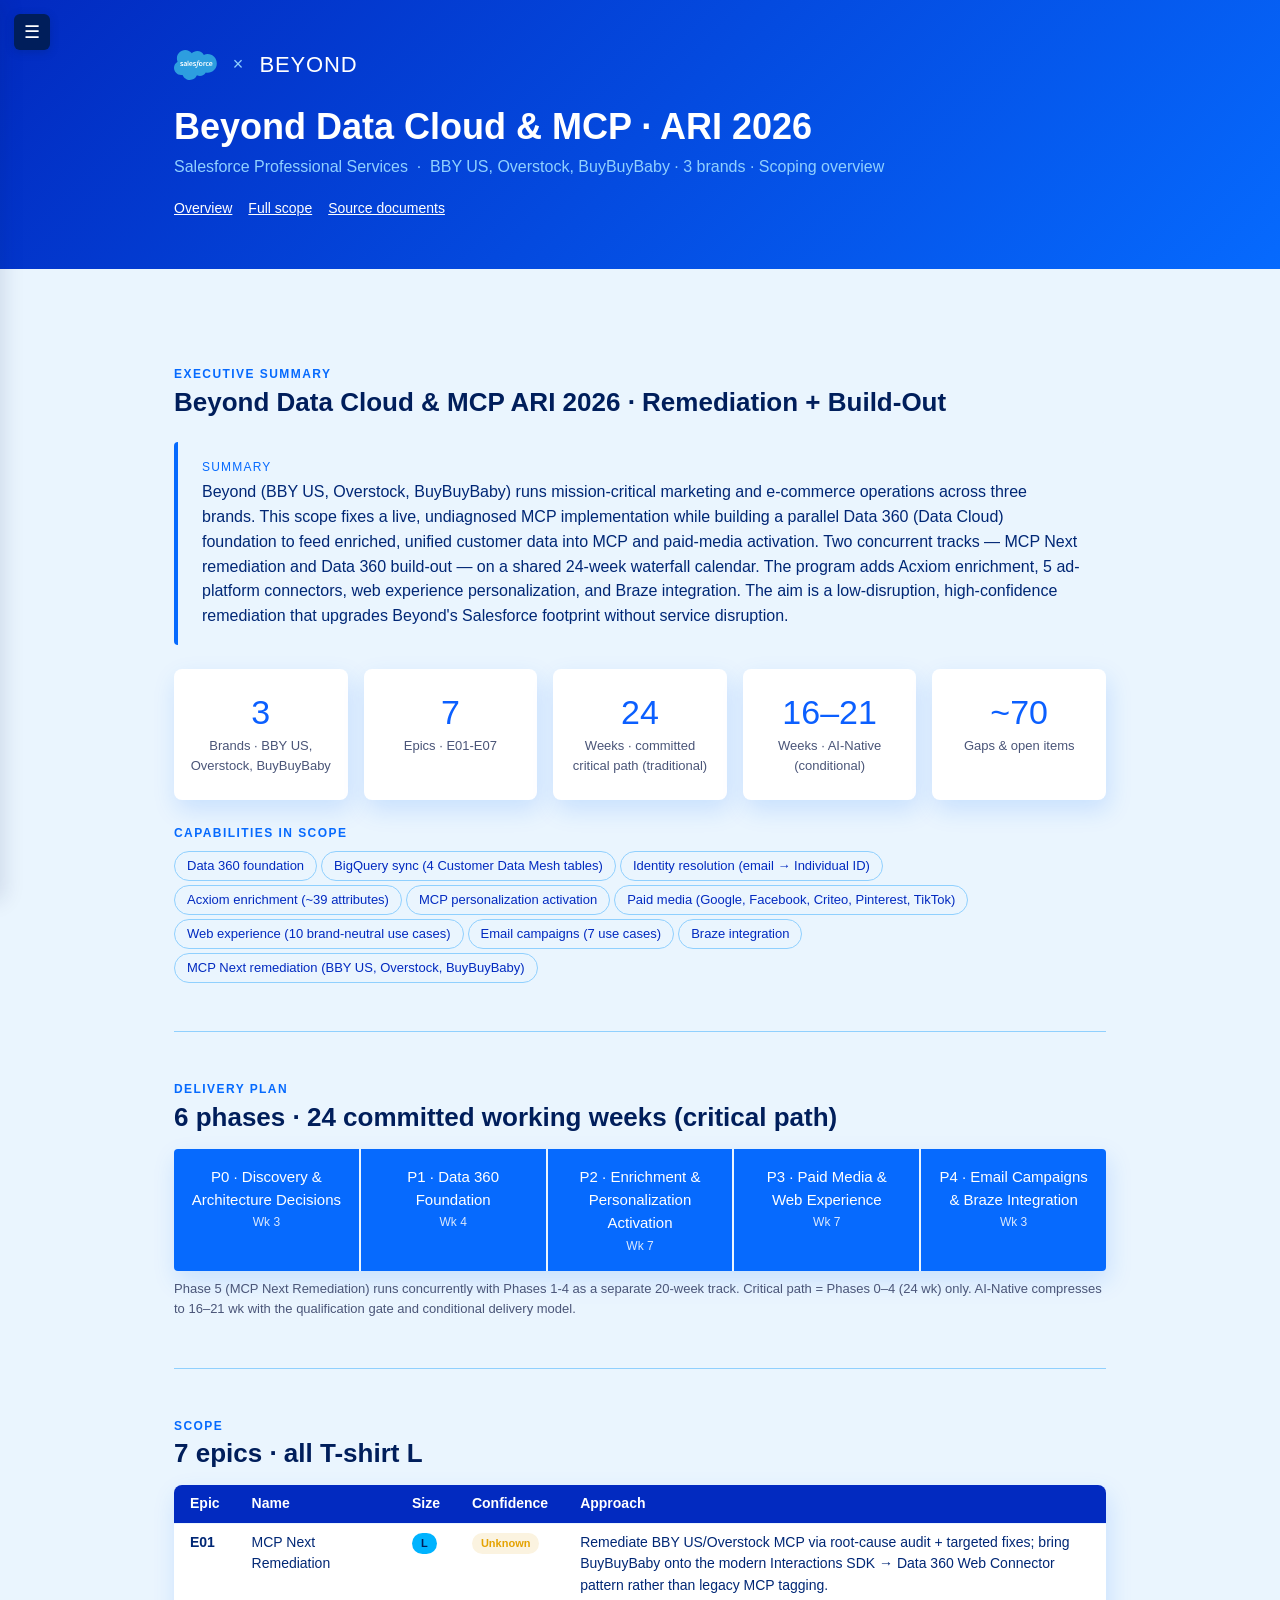
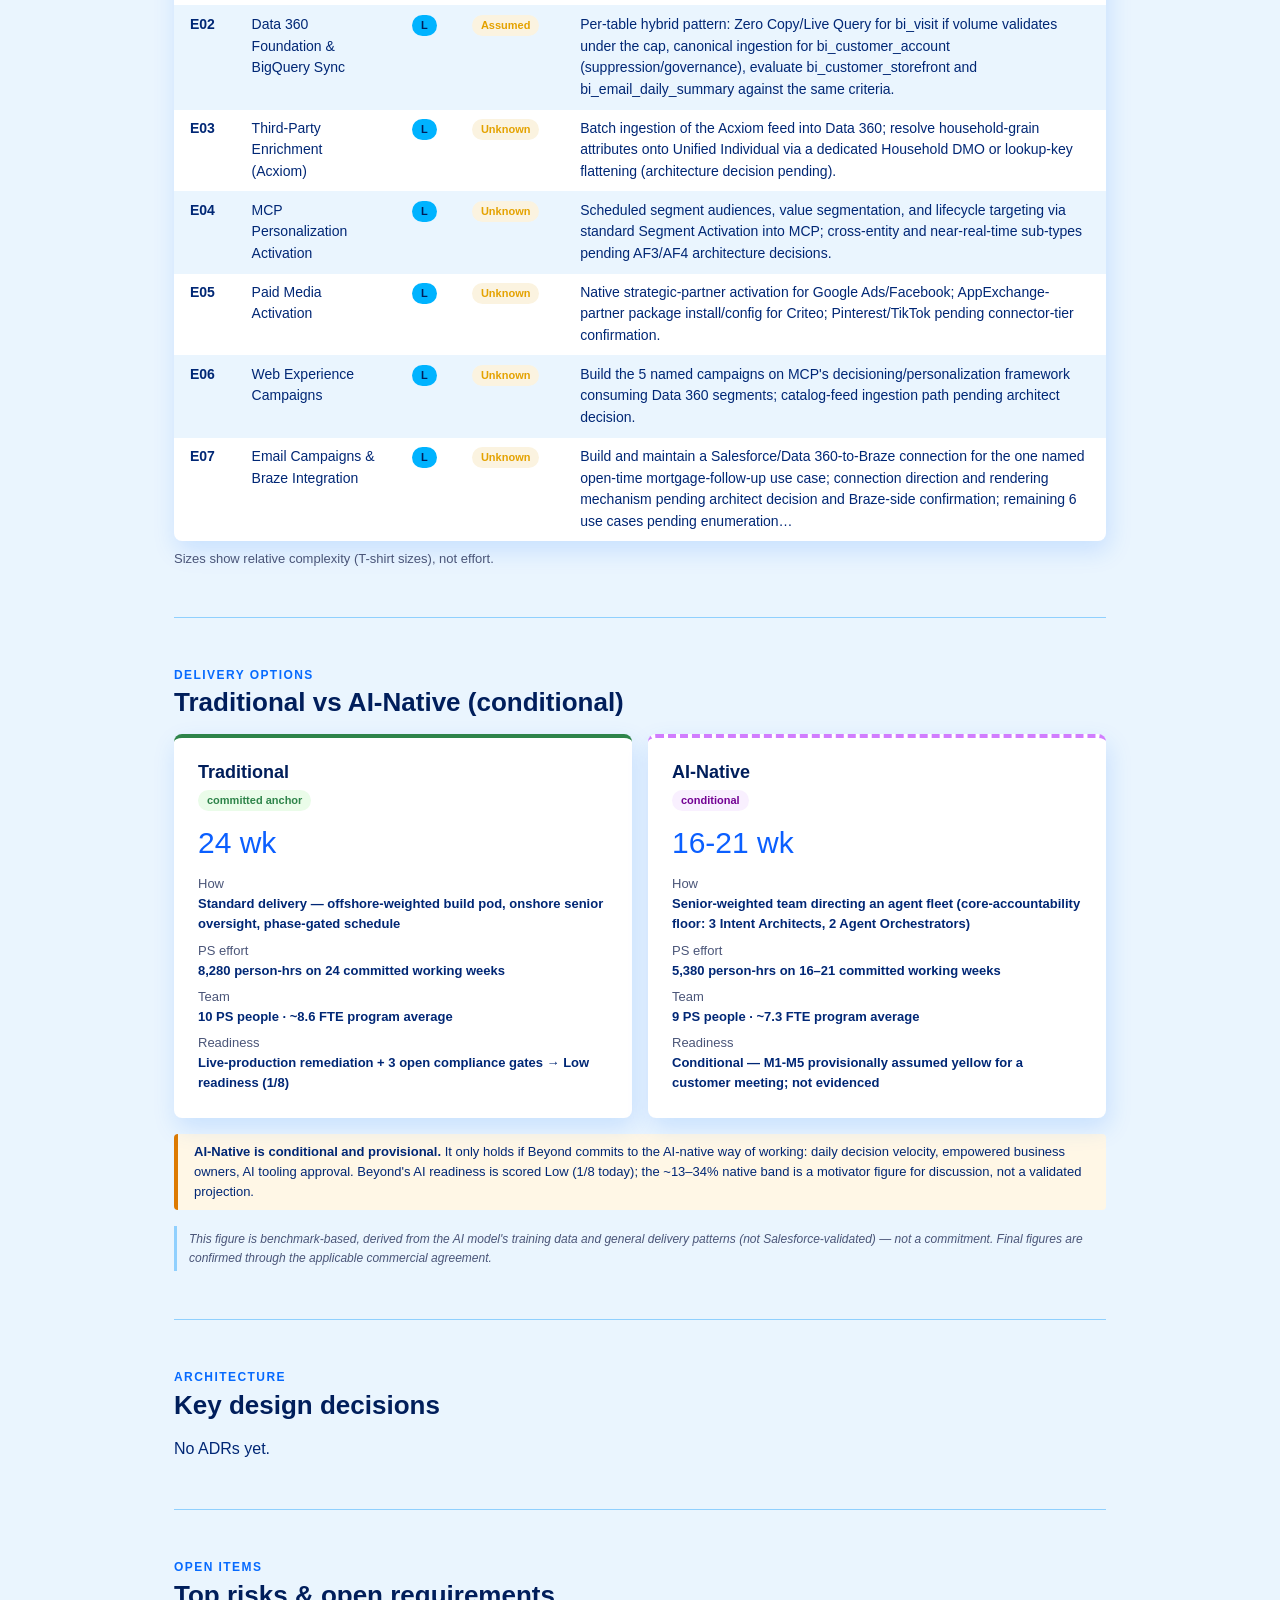
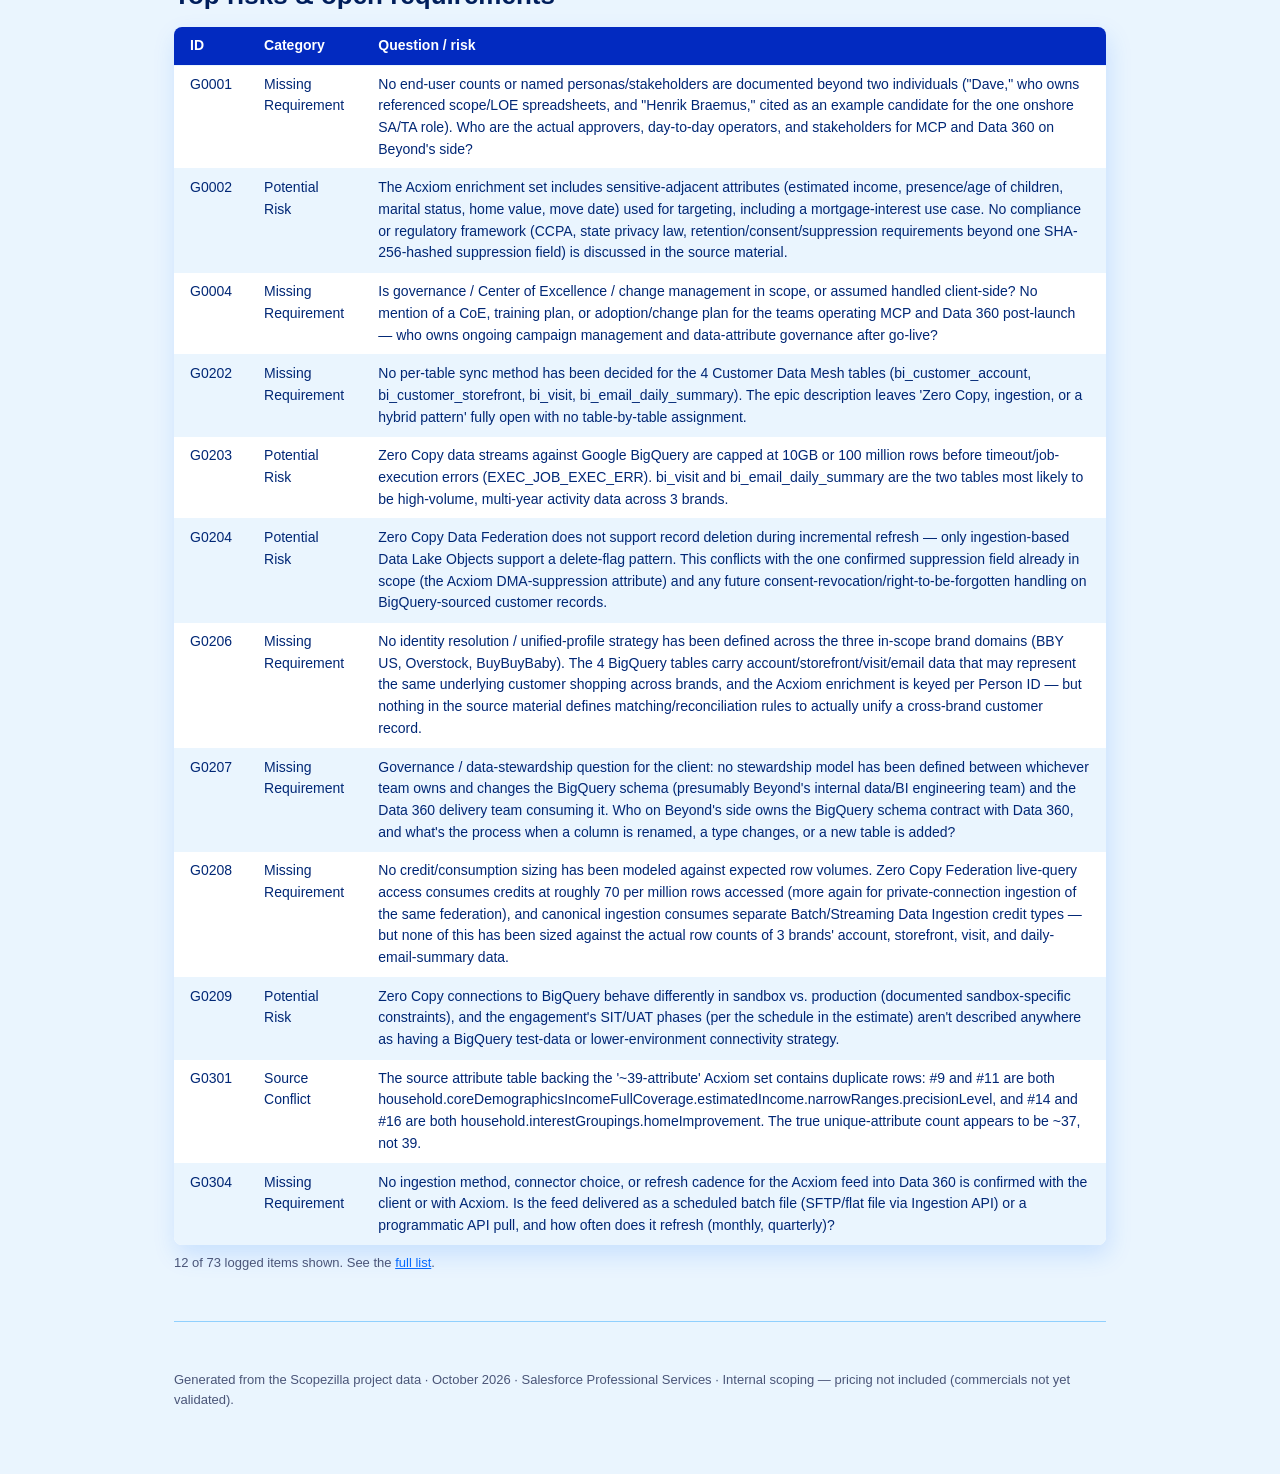
==== docs/index.html @ 44c0060e "Move to docs folder" ====
<!DOCTYPE html>
<html lang="en">
<head>
<meta charset="utf-8">
<meta name="viewport" content="width=device-width, initial-scale=1">
<title>Beyond Data Cloud &amp; MCP · ARI 2026</title>
<style>
  :root {
    --sf-navy:        #001E5B;
    --sf-type:        #002775;
    --sf-container:   #022AC0;
    --sf-blue:        #066AFE;
    --sf-cloud:       #00B3FF;
    --sf-cloud-80:    #90D0FE;
    --sf-bg:          #CFE9FE;
    --sf-light-bg:    #EAF5FE;
    --sf-text:        #002775;
    --sf-text-weak:   #4A5578;
    --ext-teal:       #06A59A;  --ext-teal-80: #04E1CB;  --ext-teal-95:   #DEF9F3;
    --ext-yellow:     #FCC003;  --ext-yellow-70: #E4A201; --ext-yellow-95: #FBF3E0;
    --ext-pink:       #FF538A;  --ext-pink-40: #B60554;  --ext-pink-95:   #FEF0F3;
    --ext-violet:     #D17DFE;  --ext-violet-30: #730394; --ext-violet-95: #F9F0FF;
    --sf-ok:      #2E844A;  --sf-ok-bg:      #EAFCE9;
    --sf-warn:    #DD7A01;  --sf-warn-bg:    #FFF7E6;
    --sf-bad:     #BA0517;  --sf-bad-bg:     #FDECEB;
    --sf-neutral: #94A3B3;  --sf-neutral-bg: #F3F6FA;
    --client-primary: #E45B10;
    --client-dark:    #B8480C;
    --font-heading: 'ITC Avant Garde Gothic Demi','Avant Garde','Century Gothic','Salesforce Sans','Source Sans 3',Arial,sans-serif;
    --font-body:    'Salesforce Sans','Source Sans 3','Helvetica Neue',Arial,sans-serif;
    --fs-title:54px; --fs-subtitle:36px; --fs-l1:30px; --fs-cat:26px;
    --fs-l2:24px; --fs-desc:22px; --fs-body:16px;
    --space-xs:4px; --space-sm:8px; --space-md:16px;
    --space-lg:24px; --space-xl:32px; --space-2xl:48px;
    --radius-sm:4px; --radius-md:8px; --radius-lg:16px;
    --shadow-brand:2.6px 9.7px 25px rgba(6,106,254,0.15);
  }
  *,*::before,*::after{box-sizing:border-box;margin:0;padding:0;}
  body{font-family:var(--font-body);color:var(--sf-text);background:var(--sf-light-bg);-webkit-font-smoothing:antialiased;line-height:1.55;}
  h1,h2,h3,.sz-stat-num{font-family:var(--font-heading);color:var(--sf-navy);line-height:1.15;}
  a{color:var(--sf-blue);}
  :focus-visible{outline:3px solid var(--sf-blue);outline-offset:2px;border-radius:2px;}
  @media(prefers-reduced-motion:reduce){*,*::before,*::after{animation:none!important;transition:none!important;scroll-behavior:auto!important;}}
  .sz-section{margin:var(--space-2xl) 0;}
  .sz-section-eyebrow{font-family:var(--font-heading);font-size:12px;font-weight:700;letter-spacing:.12em;text-transform:uppercase;color:var(--sf-blue);margin-bottom:var(--space-xs);}
  .sz-section-title{font-size:var(--fs-cat);margin-bottom:var(--space-md);}
  .sz-card{background:#fff;border-radius:var(--radius-md);padding:var(--space-lg);box-shadow:var(--shadow-brand);}
  .sz-card+.sz-card{margin-top:var(--space-md);}
  .sz-stats{display:grid;grid-template-columns:repeat(auto-fit,minmax(140px,1fr));gap:var(--space-md);}
  .sz-stat{background:#fff;border-radius:var(--radius-md);padding:var(--space-lg) var(--space-md);text-align:center;box-shadow:var(--shadow-brand);}
  .sz-stat-num{font-size:42px;color:var(--client-primary);}
  .sz-stat-lbl{font-size:13px;color:var(--sf-text-weak);margin-top:var(--space-xs);}
  .sz-table{width:100%;border-collapse:collapse;background:#fff;border-radius:var(--radius-md);overflow:hidden;box-shadow:var(--shadow-brand);}
  .sz-table th{background:var(--sf-container);color:#fff;font-family:var(--font-heading);text-align:left;padding:var(--space-sm) var(--space-md);font-size:14px;}
  .sz-table td{padding:var(--space-sm) var(--space-md);border-top:1px solid var(--sf-light-bg);font-size:14px;vertical-align:top;}
  .sz-table tbody tr:nth-child(even){background:var(--sf-light-bg);}
  .sz-tag{display:inline-block;font-size:11px;font-weight:700;padding:2px 9px;border-radius:999px;line-height:1.6;}
  .sz-tag--critical{background:var(--ext-pink-95);color:var(--ext-pink-40);}
  .sz-tag--high{background:var(--ext-yellow-95);color:var(--ext-yellow-70);}
  .sz-tag--medium{background:var(--ext-yellow-95);color:var(--ext-yellow-70);}
  .sz-tag--low{background:var(--ext-teal-95);color:var(--ext-teal);}
  .sz-tag--info{background:var(--sf-light-bg);color:var(--sf-blue);}
  .sz-tag--sz-s{background:var(--sf-light-bg);color:var(--sf-blue);}
  .sz-tag--sz-m{background:#DCEBFF;color:var(--sf-blue);}
  .sz-tag--sz-l{background:var(--sf-cloud);color:var(--sf-navy);}
  .sz-tag--sz-xl{background:var(--sf-container);color:#fff;}
  .sz-tag--ps{background:#F3F0FF;color:#5B21B6;}
  .sz-tag--wsi{background:#F0FDF4;color:#15803D;}
  .sz-tag--unknown{background:var(--sf-neutral-bg);color:var(--sf-neutral);}
  .sz-tag--assumed{background:var(--ext-yellow-95);color:var(--ext-yellow-70);}
  .sz-tldr{background:var(--sf-light-bg);border-left:4px solid var(--sf-blue);border-radius:var(--radius-sm);padding:var(--space-md) var(--space-lg);margin:var(--space-lg) 0;}
  .sz-tldr-label{font-family:var(--font-heading);font-size:12px;letter-spacing:.1em;text-transform:uppercase;color:var(--sf-blue);margin-bottom:var(--space-xs);}
  .sz-timeline{display:flex;gap:2px;border-radius:var(--radius-sm);overflow:hidden;box-shadow:var(--shadow-brand);}
  .sz-phase{flex:1;padding:var(--space-md);color:#fff;text-align:center;font-size:14px;}
  .sz-phase:nth-child(1){background:var(--sf-navy);}
  .sz-phase:nth-child(2){background:var(--sf-container);}
  .sz-phase:nth-child(3){background:var(--sf-blue);}
  .sz-phase-name{font-family:var(--font-heading);font-size:15px;}
  .sz-phase-wks{opacity:.85;font-size:12px;margin-top:2px;}
  .sz-phase-dates{opacity:.75;font-size:11px;margin-top:2px;}
  .sz-chips{display:flex;flex-wrap:wrap;gap:var(--space-xs);}
  .sz-chip{background:var(--sf-light-bg);color:var(--sf-container);border:1px solid var(--sf-cloud-80);border-radius:999px;padding:4px 12px;font-size:13px;}
  .sz-cta{display:inline-block;background:var(--sf-blue);color:#fff;font-family:var(--font-heading);text-decoration:none;padding:var(--space-sm) var(--space-lg);border-radius:999px;box-shadow:var(--shadow-brand);border:none;cursor:pointer;}
  .sz-panorama{position:relative;padding:var(--space-2xl) var(--space-xl);text-align:center;border-radius:var(--radius-lg);box-shadow:var(--shadow-brand);overflow:hidden;}
  .sz-panorama--navy{background:linear-gradient(135deg,var(--sf-navy),var(--sf-container));color:#fff;}
  .sz-panorama h2{color:inherit;font-size:var(--fs-l1);}
  .sz-panorama p{color:rgba(255,255,255,.8);margin-top:var(--space-sm);}
  .shot-btn{position:absolute;top:14px;right:16px;font-size:11px;font-weight:600;color:var(--sf-blue);background:#fff;border:1px solid var(--sf-cloud-80);border-radius:5px;padding:4px 9px;cursor:pointer;z-index:2;}
  .shot-btn:hover{background:var(--sf-light-bg);}
  [data-shot]{background:#fff;position:relative;}
  @media print{.shot-btn,.sz-export{display:none;}}
  .sz-wrap{max-width:980px;margin:0 auto;padding:var(--space-2xl) var(--space-lg);}
  .sz-hero{background:linear-gradient(135deg,var(--sf-container),var(--sf-blue));color:#fff;padding:var(--space-2xl) var(--space-lg);}
  .sz-hero h1{color:#fff;font-size:var(--fs-subtitle);max-width:700px;}
  .sz-hero p{color:var(--sf-cloud-80);margin-top:var(--space-sm);font-size:16px;}
  .sz-cobrand{display:flex;align-items:center;gap:var(--space-md);margin-bottom:var(--space-lg);}
  .sz-cobrand svg{height:30px;width:auto;}
  .sz-cobrand-x{color:var(--sf-cloud-80);font-size:18px;}
  .sz-sidebar{position:fixed;top:0;left:0;width:240px;height:100vh;background:#fff;border-right:1px solid var(--sf-cloud-80);overflow-y:auto;z-index:200;display:flex;flex-direction:column;padding-bottom:var(--space-lg);transform:translateX(-100%);transition:transform .22s ease;box-shadow:4px 0 20px rgba(0,30,91,.12);}
  .sz-sidebar.open{transform:translateX(0);}
  .sz-sidebar-header{padding:var(--space-md) var(--space-md) var(--space-sm);display:flex;align-items:center;justify-content:space-between;font-family:var(--font-heading);font-size:13px;font-weight:700;color:var(--sf-navy);border-bottom:1px solid var(--sf-cloud-80);letter-spacing:.04em;}
  .sz-sidebar-close{background:none;border:none;cursor:pointer;font-size:18px;color:var(--sf-text-weak);line-height:1;padding:0;}
  .sz-sidebar-close:hover{color:var(--sf-navy);}
  .sz-sidebar-group{padding:var(--space-sm) 0;border-bottom:1px solid var(--sf-light-bg);}
  .sz-sidebar-label{font-size:10px;font-weight:700;letter-spacing:.1em;text-transform:uppercase;color:var(--sf-text-weak);padding:var(--space-sm) var(--space-md) 4px;}
  .sz-sidebar-link{display:block;padding:6px var(--space-md);font-size:13px;text-decoration:none;color:var(--sf-container);border-left:3px solid transparent;line-height:1.3;}
  .sz-sidebar-link:hover{background:var(--sf-light-bg);color:var(--sf-navy);}
  .sz-sidebar-link.active{background:var(--sf-light-bg);border-left-color:var(--client-primary);color:var(--sf-navy);font-weight:600;}
  .sz-sidebar-footer{margin-top:auto;padding:var(--space-md);}
  .sz-sources-btn{display:block;text-align:center;font-size:12px;font-weight:700;padding:5px 14px;border-radius:4px;background:var(--sf-blue);color:#fff !important;text-decoration:none !important;letter-spacing:.02em;}
  .sz-sources-btn:hover{background:var(--sf-container);}
  .sz-sidebar-toggle{display:flex;position:fixed;top:14px;left:14px;z-index:300;background:var(--sf-navy);color:#fff;border:none;border-radius:6px;width:36px;height:36px;font-size:18px;cursor:pointer;align-items:center;justify-content:center;box-shadow:0 2px 8px rgba(0,30,91,.25);}
  .sz-overlay{display:none;position:fixed;inset:0;background:rgba(0,0,0,.35);z-index:199;}
  .sz-overlay.active{display:block;}
  .sz-export{text-align:center;margin:var(--space-2xl) 0 var(--space-lg);}
  html{scroll-behavior:smooth;}
  section{scroll-margin-top:16px;}
  .sz-grid-2{display:grid;grid-template-columns:1fr 1fr;gap:var(--space-md);}
  .sz-risk-row td:first-child{font-weight:600;}
  .sz-legend{display:flex;flex-wrap:wrap;gap:var(--space-sm);margin-top:var(--space-md);align-items:center;font-size:13px;color:var(--sf-text-weak);}
  .sz-divider{border:none;border-top:1px solid var(--sf-cloud-80);margin:var(--space-2xl) 0;}
  @media(max-width:720px){.sz-grid-2{grid-template-columns:1fr;}.sz-timeline{flex-direction:column;}.sz-stats{grid-template-columns:repeat(2,1fr);}}
</style>

<style>
  :root{--client-primary:#0B5FFF;}
  .sz-stats{grid-template-columns:repeat(auto-fit,minmax(130px,1fr));}
  .sz-stat-num{white-space:nowrap;font-size:34px;}
  .sz-tag--confirmed{background:var(--sf-ok-bg);color:var(--sf-ok);}
  .sz-tag--conditional{background:var(--ext-violet-95);color:var(--ext-violet-30);}
  .sz-tag--anchor{background:var(--sf-ok-bg);color:var(--sf-ok);}
  .sz-note{font-size:13px;color:var(--sf-text-weak);margin:var(--space-sm) 0 var(--space-md);}
  .sz-disclaimer{font-size:12px;font-style:italic;color:var(--sf-text-weak);border-left:3px solid var(--sf-cloud-80);padding:4px 12px;margin:var(--space-md) 0;}
  .sz-banner{background:var(--sf-warn-bg);border-left:4px solid var(--sf-warn);padding:var(--space-sm) var(--space-md);border-radius:var(--radius-sm);font-size:13px;margin:var(--space-md) 0;}
  .sz-lanes{display:grid;grid-template-columns:repeat(2,1fr);gap:var(--space-md);}
  .sz-lane{background:#fff;border-radius:var(--radius-md);padding:var(--space-lg);box-shadow:var(--shadow-brand);border-top:4px solid var(--sf-neutral);}
  .sz-lane--anchor{border-top-color:var(--sf-ok);}
  .sz-lane--cond{border-top-color:var(--ext-violet);border-style:dashed;border-width:4px 0 0 0;}
  .sz-lane h3{font-size:18px;margin-bottom:4px;}
  .sz-lane .big{font-family:var(--font-heading);font-size:30px;color:var(--client-primary);margin:var(--space-sm) 0 0;}
  .sz-lane dl{font-size:13px;margin-top:var(--space-sm);}
  .sz-lane dt{color:var(--sf-text-weak);margin-top:6px;}
  .sz-lane dd{font-weight:600;}
  .num{text-align:right;white-space:nowrap;}
  tr.sz-total td{font-weight:700;background:#DCEBFF!important;}
  .g-wrap{background:#fff;border-radius:var(--radius-md);box-shadow:var(--shadow-brand);padding:var(--space-md);overflow-x:auto;}
  .g-row{display:flex;align-items:center;min-height:28px;}
  .g-lbl{flex:0 0 300px;font-size:12px;padding-right:8px;white-space:nowrap;overflow:hidden;text-overflow:ellipsis;}
  .g-track{position:relative;flex:1;height:22px;min-width:520px;background:repeating-linear-gradient(90deg,transparent 0,transparent calc(100%/var(--cols,24) - 1px),var(--sf-light-bg) calc(100%/var(--cols,24) - 1px),var(--sf-light-bg) calc(100%/var(--cols,24)));}
  .g-ticks{background:none;height:18px;}
  .g-ticks span{position:absolute;transform:translateX(-50%);font-size:10px;color:var(--sf-text-weak);}
  .g-bar{position:absolute;top:3px;height:16px;border-radius:3px;background:var(--sf-blue);color:#fff;font-size:10px;line-height:16px;text-align:center;overflow:hidden;}
  .g-bar--care{background:var(--sf-text-weak);}
  .g-body{position:relative;}
  .sz-filter button{font-size:12px;border:1px solid var(--sf-cloud-80);background:#fff;color:var(--sf-container);border-radius:999px;padding:3px 10px;margin:0 4px 6px 0;cursor:pointer;}
  .sz-filter button.on{background:var(--sf-container);color:#fff;}
  .sz-doc h1{font-size:26px;margin:var(--space-lg) 0 var(--space-sm);}
  .sz-doc h2{font-size:20px;margin:var(--space-lg) 0 var(--space-sm);}
  .sz-doc h3{font-size:16px;margin:var(--space-md) 0 var(--space-xs);}
  .sz-doc p,.sz-doc li{font-size:14px;margin-bottom:6px;}
  .sz-doc ul,.sz-doc ol{padding-left:22px;margin-bottom:var(--space-sm);}
  .sz-doc table{width:100%;border-collapse:collapse;margin:var(--space-sm) 0 var(--space-md);font-size:13px;background:#fff;}
  .sz-doc th{background:var(--sf-container);color:#fff;text-align:left;padding:6px 10px;}
  .sz-doc td{padding:6px 10px;border-top:1px solid var(--sf-light-bg);vertical-align:top;}
  .sz-doc blockquote{border-left:3px solid var(--sf-cloud-80);padding:4px 12px;color:var(--sf-text-weak);margin:var(--space-sm) 0;}
  .sz-doc code{font-size:12px;background:var(--sf-light-bg);padding:1px 4px;border-radius:3px;}
  .sz-topnav a{color:#fff;margin-right:var(--space-md);font-size:14px;}
  @media(max-width:860px){.sz-lanes{grid-template-columns:1fr;}}
</style>
</head>
<body>
<header class="sz-hero">
  <div class="sz-wrap" style="padding-top:0;padding-bottom:0;">
    <div class="sz-cobrand"><svg role="img" aria-label="Salesforce" xmlns="http://www.w3.org/2000/svg" viewBox="0 0 205.735 144"><g><path fill-rule="nonzero" fill="rgb(17.7%,62%,87.5%)" d="M85.5 15.8C92.1 8.9 101.4 4.6 111.6 4.6c13.6 0 25.4 7.6 31.7 18.8 5.5-2.4 11.6-3.8 17.9-3.8 24.5 0 44.3 20 44.3 44.7s-19.8 44.7-44.3 44.7c-3 0-5.9-.3-8.7-.9-5.5 9.9-16.1 16.6-28.2 16.6-5.1 0-9.9-1.2-14.2-3.3C104.4 134.6 91.3 143.9 76 143.9c-15.3 0-29.5-10.1-34.7-24.2-2.3.5-4.6.7-7 .7C15.4 120.5 0 105 0 85.8c0-12.8 6.9-24 17.1-30-2.1-4.9-3.2-10.2-3.2-15.9C13.9 17.9 31.7.1 53.8.1c12.9 0 24.4 6.1 31.7 15.7"/></g><path fill="#fff" d="M29.8 74.7c-.1.3.1.4.1.4.4.3.8.5 1.2.7 2.1 1.1 4.1 1.4 6.1 1.4 4.2 0 6.8-2.2 6.8-5.8v-.1c0-3.3-2.9-4.6-5.7-5.4l-.4-.1c-2.1-.7-3.9-1.3-3.9-2.6v-.1c0-1.2 1.1-2.1 2.7-2.1 1.8 0 4 .6 5.4 1.4 0 0 .4.3.5-.1.1-.2.8-2.1.8-2.3.1-.2 0-.4-.1-.5-1.6-1-3.8-1.6-6-1.6h-.4c-3.9 0-6.5 2.3-6.5 5.7v.1c0 3.5 3 4.6 5.8 5.4l.4.1c2 .6 3.8 1.1 3.8 2.6v.1c0 1.3-1.1 2.3-2.9 2.3-.7 0-3-.1-5.4-1.6-.3-.2-.5-.3-.7-.4-.1-.1-.4-.2-.5.2l-.8 2.3zM91.5 74.7c-.1.3.1.4.1.4.4.3.8.5 1.2.7 2.1 1.1 4.1 1.4 6.1 1.4 4.2 0 6.8-2.2 6.8-5.8v-.1c0-3.3-2.9-4.6-5.7-5.4l-.4-.1c-2.1-.7-3.9-1.3-3.9-2.6v-.1c0-1.2 1.1-2.1 2.7-2.1 1.8 0 4 .6 5.4 1.4 0 0 .4.3.5-.1.1-.2.8-2.1.8-2.3.1-.2 0-.4-.1-.5-1.6-1-3.8-1.6-6-1.6h-.4c-3.9 0-6.5 2.3-6.5 5.7v.1c0 3.5 3 4.6 5.8 5.4l.4.1c2 .6 3.8 1.1 3.8 2.6v.1c0 1.3-1.1 2.3-2.9 2.3-.7 0-3-.1-5.4-1.6-.3-.2-.5-.3-.7-.4-.1-.1-.4-.2-.5.2l-.8 2.3zM133.6 67.6c0 2-.4 3.6-1.1 4.8-.7 1.1-1.9 1.7-3.5 1.7s-2.7-.5-3.4-1.7c-.7-1.1-1.1-2.8-1.1-4.8s.4-3.6 1.1-4.8c.7-1.1 1.9-1.7 3.4-1.7s1.7.5 2.5 1.7c.7 1.1 1.1 2.8 1.1 4.8m3.5-3.8c-.3-1.2-.9-2.2-1.6-3.1-.7-.9-1.6-1.6-2.7-2.1-1.1-.5-2.3-.8-3.7-.8s-2.7.3-3.8.8c-1.1.5-2 1.2-2.7 2.1-.7.9-1.2 1.9-1.6 3.1-.3 1.2-.5 2.4-.5 3.8s.2 2.6.5 3.8c.3 1.2.9 2.2 1.6 3.1.7.9 1.6 1.6 2.7 2.1 1.1.5 2.3.8 3.8.8s2.7-.3 3.7-.8c1.1-.5 2-1.2 2.7-2.1.7-.9 1.2-1.9 1.6-3.1.3-1.2.5-2.4.5-3.8s-.2-2.6-.5-3.8M166 73.5c-.1-.3-.5-.2-.5-.2-.5.2-1.1.4-1.6.5-.6.1-1.2.1-1.9.1-1.7 0-3.1-.5-4.1-1.5-1-.9-1.5-2.6-1.5-4.8 0-2 .5-3.5 1.4-4.6.9-1.1 2.2-1.7 3.9-1.7 1.4 0 2.5.2 3.7.6 0 0 .3.1.4-.3.3-.9.5-1.5.8-2.4.1-.3-.1-.4-.2-.4-.5-.2-1.5-.5-2.4-.6-.8-.1-1.6-.2-2.6-.2-1.5 0-2.8.2-3.9.7-1.1.5-2.1 1.2-2.8 2-.8.9-1.3 1.9-1.7 3.1-.4 1.2-.6 2.4-.6 3.8 0 2.9.8 5.3 2.3 7 1.6 1.7 3.9 2.6 7 2.6 1.8 0 3.6-.4 4.9-.9 0 0 .3-.1.2-.4L166 73.5zM172.2 65.7c.2-1.1.5-2.1 1-2.8.7-1.1 1.8-1.7 3.3-1.7s2.3.6 3.1 1.7c.5.7.7 1.7.8 2.8h-8.2zm11.8-2.5c-.3-1.1-1-2.3-1.5-2.8-.8-.8-1.5-1.4-2.3-1.7-.9-.4-2.1-.7-3.3-.7-1.5 0-2.8.3-3.9.8-1.1.5-2 1.2-2.7 2.1-.7.8-1.2 1.9-1.6 3.1-.3 1.2-.5 2.4-.5 3.8s.2 2.6.5 3.8c.4 1.2.9 2.2 1.7 3 .8.9 1.8 1.5 3 2 1.2.4 2.6.7 4.3.7 3.4 0 5.3-.8 6-.2.1-.1.2-.2.1-.5l-.8-2.2c-.1-.3-.4-.2-.4-.2-.9.3-2.1.9-4.9.9-1.8 0-3.2-.5-4.1-1.5-.9-.8-1.3-2.1-1.4-3.9H184s.3 0 .3-.3c.1-.1.5-2.4-.3-5.1z"/><path fill="#fff" d="M76.8 65.7c.2-1.1.5-2.1 1-2.8.7-1.1 1.8-1.7 3.3-1.7s2.3.6 3.1 1.7c.5.7.7 1.7.8 2.8h-8.2zm11.8-2.5c-.3-1.1-1-2.3-1.5-2.8-.8-.8-1.5-1.4-2.3-1.7-1-.4-2.1-.7-3.3-.7-1.5 0-2.8.3-3.9.8-1.1.5-2 1.2-2.7 2.1-.7.8-1.2 1.9-1.6 3.1-.3 1.2-.5 2.4-.5 3.8s.2 2.6.5 3.8c.4 1.2 1 2.2 1.7 3 .8.9 1.7 1.5 2.9 2 1.2.4 2.6.7 4.3.7 3.4 0 5.2-.8 6-.2.1-.1.2-.2.1-.5l-.8-2.2c-.1-.3-.4-.2-.4-.2-.9.3-2.1.9-4.9.9-1.8 0-3.2-.5-4.1-1.5-.9-.8-1.3-2.1-1.4-3.9h11.9s.3 0 .3-.3c.1-.1.5-2.4-.3-5.1z"/><path fill="#fff" d="M51 73.4c-.5-.4-.5-.5-.6-.7-.2-.4-.3-.9-.3-1.6 0-1 .3-1.8 1.1-2.3 0 0 1-.9 3.4-.9 1.7 0 3.3.3 3.3.3v5.4s-1.5.3-3.2.4c-2.4.1-3.5-.6-3.5-.6zm4.8-8.3c-.5 0-1.1-.1-1.9-.1-.9 0-1.9.1-2.8.4-.9.2-1.7.6-2.4 1.1-.7.5-1.3 1.2-1.7 2-.4.8-.6 1.7-.6 2.8s.2 2 .5 2.7c.4.8.9 1.4 1.6 1.9.7.5 1.5.8 2.4 1 1 .2 2 .3 3.2.3 1.2 0 2.4-.1 3.6-.3 1.2-.2 2.6-.5 2.9-.6.4-.1.8-.2.8-.2.3-.1.3-.4.3-.4V64.8c0-2.4-.7-4.1-1.9-5.2-1.3-1.1-3.1-1.6-5.5-1.6-.9 0-2.3.1-3.1.3 0 0-2.6.5-3.7 1.3 0 0-.2.1-.1.5l.8 2.3c.1.3.4.2.4.2s.1 0 .2-.1c2.3-1.2 5.2-1.2 5.2-1.2 1.3 0 2.3.3 2.9.8.6.5 1 1.2 1 2.8v.5c-1-.2-1.9-.2-1.9-.2z"/><path fill="#fff" d="M151.8 58.9c.1-.3-.1-.4-.1-.4-.2-.1-1.2-.3-2-.4-1.5-.1-2.3.1-3.1.5-.7.3-1.6.9-2 1.5V58.7c0-.2-.2-.4-.4-.4h-3v17.8c0 .2.2.4.4.4h3.2c.2 0 .4-.2.4-.4V67.6c0-1.2.1-2.4.4-3.1.2-.7.6-1.3 1-1.7.4-.4.9-.7 1.4-.9.5-.2 1.1-.2 1.5-.2.6 0 1.3.2 1.3.2.2 0 .4-.1.5-.4l1.5-3.6zM122.5 50.7c-.4-.1-.7-.2-1.2-.3-.5-.1-1-.1-1.6-.1-2.1 0-3.9.6-5 1.8-1.2 1.2-2 3-2.4 5.4l-.1.8h-2.7c0 0-.3 0-.4.4l-.4 2.5c0 .2.1.4.4.4h2.6L109 76.4c-.2 1.2-.5 2.2-.7 2.9-.3.8-.5 1.3-.8 1.7-.3.4-.6.7-1 .8-.4.1-.9.2-1.4.2-.3 0-.6 0-.9-.1-.3-.1-.4-.1-.6-.2 0 0-.3-.1-.4.2l-.9 2.4c-.1.2 0 .4.1.5.4.1.6.2 1.1.3.6.2 1.2.2 1.7.2 1.1 0 2.1-.2 2.9-.5.8-.3 1.6-.8 2.2-1.6.7-.8 1.1-1.5 1.5-2.6.4-1 .7-2.4 1-4l2.7-15.1h3.9c0 0 .3 0 .4-.4l.4-2.5c0-.2-.1-.4-.4-.4h-3.8c0-.1.2-1.4.6-2.7.2-.5.5-1 .8-1.3.3-.3.6-.5 1-.6.4-.1.8-.2 1.3-.2.4 0 .7.1 1 .1.4.1.5.1.6.1.4.1.5 0 .5-.2l.9-2.5c.1-.3-.1-.4-.2-.5z"/><path fill="#fff" d="M69.3 76.5c0 .2-.2.4-.4.4h-3.2c-.2 0-.4-.2-.4-.4V51h3.6c.2 0 .4.2.4.4v25.1z"/></svg><span class="sz-cobrand-x">×</span>
      <span style="font-family:var(--font-heading);font-size:22px;color:#fff;letter-spacing:0.04em;">BEYOND</span></div>
    <h1>Beyond Data Cloud &amp; MCP · ARI 2026</h1>
    <p>Salesforce Professional Services &nbsp;·&nbsp; BBY US, Overstock, BuyBuyBaby · 3 brands · Scoping overview</p>
    <p class="sz-topnav" style="margin-top:var(--space-md);"><a href="index.html">Overview</a><a href="scope.html">Full scope</a><a href="docs.html">Source documents</a></p>
  </div>
</header>
<button class="sz-sidebar-toggle" aria-label="Open navigation" onclick="document.querySelector('.sz-sidebar').classList.add('open');document.getElementById('sz-overlay').classList.add('active');">&#9776;</button>
<div class="sz-overlay" id="sz-overlay" onclick="document.querySelector('.sz-sidebar').classList.remove('open');document.getElementById('sz-overlay').classList.remove('active');"></div>
<nav class="sz-sidebar" aria-label="Section navigation">
  <div class="sz-sidebar-header"><span>Beyond Data Cloud &amp; MCP</span>
    <button class="sz-sidebar-close" aria-label="Close navigation" onclick="document.querySelector('.sz-sidebar').classList.remove('open');document.getElementById('sz-overlay').classList.remove('active');">&#215;</button></div>
  <div class="sz-sidebar-group"><div class="sz-sidebar-label">Overview</div><a href="#overview" class="sz-sidebar-link">Executive Summary</a><a href="#phases" class="sz-sidebar-link">Delivery Plan</a><a href="#epics" class="sz-sidebar-link">Epics</a><a href="#lanes" class="sz-sidebar-link">Delivery Options</a><a href="#architecture" class="sz-sidebar-link">Design Decisions</a><a href="#open-items" class="sz-sidebar-link">Open Items</a></div><div class="sz-sidebar-group"><div class="sz-sidebar-label">More</div><a href="scope.html" class="sz-sidebar-link">Full scope →</a><a href="docs.html" class="sz-sidebar-link">Source documents →</a></div>
</nav>
<main class="sz-wrap">
<section id="overview" class="sz-section"><div class="sz-section-eyebrow">Executive Summary</div><h2 class="sz-section-title">Beyond Data Cloud &amp; MCP ARI 2026 · Remediation + Build-Out</h2><div class="sz-tldr"><div class="sz-tldr-label">Summary</div><p>Beyond (BBY US, Overstock, BuyBuyBaby) runs mission-critical marketing and e-commerce operations across three brands. This scope fixes a live, undiagnosed MCP implementation while building a parallel Data 360 (Data Cloud) foundation to feed enriched, unified customer data into MCP and paid-media activation. Two concurrent tracks — MCP Next remediation and Data 360 build-out — on a shared 24-week waterfall calendar. The program adds Acxiom enrichment, 5 ad-platform connectors, web experience personalization, and Braze integration. The aim is a low-disruption, high-confidence remediation that upgrades Beyond's Salesforce footprint without service disruption.</p></div><div class="sz-stats"><div class="sz-stat"><div class="sz-stat-num">3</div><div class="sz-stat-lbl">Brands · BBY US, Overstock, BuyBuyBaby</div></div><div class="sz-stat"><div class="sz-stat-num">7</div><div class="sz-stat-lbl">Epics · E01-E07</div></div><div class="sz-stat"><div class="sz-stat-num">24</div><div class="sz-stat-lbl">Weeks · committed critical path (traditional)</div></div><div class="sz-stat"><div class="sz-stat-num">16–21</div><div class="sz-stat-lbl">Weeks · AI-Native (conditional)</div></div><div class="sz-stat"><div class="sz-stat-num">~70</div><div class="sz-stat-lbl">Gaps &amp; open items</div></div></div><div style="margin-top:var(--space-lg);"><div class="sz-section-eyebrow" style="margin-bottom:var(--space-sm);">Capabilities in scope</div><div class="sz-chips"><span class="sz-chip">Data 360 foundation</span><span class="sz-chip">BigQuery sync (4 Customer Data Mesh tables)</span><span class="sz-chip">Identity resolution (email → Individual ID)</span><span class="sz-chip">Acxiom enrichment (~39 attributes)</span><span class="sz-chip">MCP personalization activation</span><span class="sz-chip">Paid media (Google, Facebook, Criteo, Pinterest, TikTok)</span><span class="sz-chip">Web experience (10 brand-neutral use cases)</span><span class="sz-chip">Email campaigns (7 use cases)</span><span class="sz-chip">Braze integration</span><span class="sz-chip">MCP Next remediation (BBY US, Overstock, BuyBuyBaby)</span></div></div></section><hr class="sz-divider"><section id="phases" class="sz-section"><div class="sz-section-eyebrow">Delivery Plan</div><h2 class="sz-section-title">6 phases · 24 committed working weeks (critical path)</h2><div class="sz-timeline"><div class="sz-phase" style="background:var(--sf-blue);"><div class="sz-phase-name">P0 · Discovery &amp; Architecture Decisions</div><div class="sz-phase-wks">Wk 3</div></div><div class="sz-phase" style="background:var(--sf-blue);"><div class="sz-phase-name">P1 · Data 360 Foundation</div><div class="sz-phase-wks">Wk 4</div></div><div class="sz-phase" style="background:var(--sf-blue);"><div class="sz-phase-name">P2 · Enrichment &amp; Personalization Activation</div><div class="sz-phase-wks">Wk 7</div></div><div class="sz-phase" style="background:var(--sf-blue);"><div class="sz-phase-name">P3 · Paid Media &amp; Web Experience</div><div class="sz-phase-wks">Wk 7</div></div><div class="sz-phase" style="background:var(--sf-blue);"><div class="sz-phase-name">P4 · Email Campaigns &amp; Braze Integration</div><div class="sz-phase-wks">Wk 3</div></div></div><p class="sz-note">Phase 5 (MCP Next Remediation) runs concurrently with Phases 1-4 as a separate 20-week track. Critical path = Phases 0–4 (24 wk) only. AI-Native compresses to 16–21 wk with the qualification gate and conditional delivery model.</p></section><hr class="sz-divider"><section id="epics" class="sz-section"><div class="sz-section-eyebrow">Scope</div><h2 class="sz-section-title">7 epics · all T-shirt L</h2><table class="sz-table"><thead><tr><th>Epic</th><th>Name</th><th>Size</th><th>Confidence</th><th>Approach</th></tr></thead><tbody><tr><td><b>E01</b></td><td>MCP Next Remediation</td><td><span class="sz-tag sz-tag--sz-l">L</span></td><td><span class="sz-tag sz-tag--assumed">Unknown</span></td><td>Remediate BBY US/Overstock MCP via root-cause audit + targeted fixes; bring BuyBuyBaby onto the modern Interactions SDK → Data 360 Web Connector pattern rather than legacy MCP tagging.</td></tr><tr><td><b>E02</b></td><td>Data 360 Foundation &amp; BigQuery Sync</td><td><span class="sz-tag sz-tag--sz-l">L</span></td><td><span class="sz-tag sz-tag--assumed">Assumed</span></td><td>Per-table hybrid pattern: Zero Copy/Live Query for bi_visit if volume validates under the cap, canonical ingestion for bi_customer_account (suppression/governance), evaluate bi_customer_storefront and bi_email_daily_summary against the same criteria.</td></tr><tr><td><b>E03</b></td><td>Third-Party Enrichment (Acxiom)</td><td><span class="sz-tag sz-tag--sz-l">L</span></td><td><span class="sz-tag sz-tag--assumed">Unknown</span></td><td>Batch ingestion of the Acxiom feed into Data 360; resolve household-grain attributes onto Unified Individual via a dedicated Household DMO or lookup-key flattening (architecture decision pending).</td></tr><tr><td><b>E04</b></td><td>MCP Personalization Activation</td><td><span class="sz-tag sz-tag--sz-l">L</span></td><td><span class="sz-tag sz-tag--assumed">Unknown</span></td><td>Scheduled segment audiences, value segmentation, and lifecycle targeting via standard Segment Activation into MCP; cross-entity and near-real-time sub-types pending AF3/AF4 architecture decisions.</td></tr><tr><td><b>E05</b></td><td>Paid Media Activation</td><td><span class="sz-tag sz-tag--sz-l">L</span></td><td><span class="sz-tag sz-tag--assumed">Unknown</span></td><td>Native strategic-partner activation for Google Ads/Facebook; AppExchange-partner package install/config for Criteo; Pinterest/TikTok pending connector-tier confirmation.</td></tr><tr><td><b>E06</b></td><td>Web Experience Campaigns</td><td><span class="sz-tag sz-tag--sz-l">L</span></td><td><span class="sz-tag sz-tag--assumed">Unknown</span></td><td>Build the 5 named campaigns on MCP&#x27;s decisioning/personalization framework consuming Data 360 segments; catalog-feed ingestion path pending architect decision.</td></tr><tr><td><b>E07</b></td><td>Email Campaigns &amp; Braze Integration</td><td><span class="sz-tag sz-tag--sz-l">L</span></td><td><span class="sz-tag sz-tag--assumed">Unknown</span></td><td>Build and maintain a Salesforce/Data 360-to-Braze connection for the one named open-time mortgage-follow-up use case; connection direction and rendering mechanism pending architect decision and Braze-side confirmation; remaining 6 use cases pending enumeration…</td></tr></tbody></table><p class="sz-note">Sizes show relative complexity (T-shirt sizes), not effort.</p></section><hr class="sz-divider"><section id="lanes" class="sz-section"><div class="sz-section-eyebrow">Delivery Options</div><h2 class="sz-section-title">Traditional vs AI-Native (conditional)</h2><div class="sz-lanes">
  <div class="sz-lane sz-lane--anchor"><h3>Traditional</h3><span class="sz-tag sz-tag--anchor">committed anchor</span>
    <div class="big">24 wk</div>
    <dl><dt>How</dt><dd>Standard delivery — offshore-weighted build pod, onshore senior oversight, phase-gated schedule</dd>
    <dt>PS effort</dt><dd>8,280 person-hrs on 24 committed working weeks</dd>
    <dt>Team</dt><dd>10 PS people · ~8.6 FTE program average</dd>
    <dt>Readiness</dt><dd>Live-production remediation + 3 open compliance gates → Low readiness (1/8)</dd></dl></div>
  <div class="sz-lane sz-lane--cond"><h3>AI-Native</h3><span class="sz-tag sz-tag--conditional">conditional</span>
    <div class="big">16-21 wk</div>
    <dl><dt>How</dt><dd>Senior-weighted team directing an agent fleet (core-accountability floor: 3 Intent Architects, 2 Agent Orchestrators)</dd>
    <dt>PS effort</dt><dd>5,380 person-hrs on 16–21 committed working weeks</dd>
    <dt>Team</dt><dd>9 PS people · ~7.3 FTE program average</dd>
    <dt>Readiness</dt><dd>Conditional — M1-M5 provisionally assumed yellow for a customer meeting; not evidenced</dd></dl></div>
</div>
<p class="sz-banner"><b>AI-Native is conditional and provisional.</b> It only holds if Beyond commits to the AI-native way of working: daily decision velocity, empowered business owners, AI tooling approval. Beyond's AI readiness is scored Low (1/8 today); the ~13–34% native band is a motivator figure for discussion, not a validated projection.</p>
<p class="sz-disclaimer">This figure is benchmark-based, derived from the AI model's training data and general delivery patterns (not Salesforce-validated) — not a commitment. Final figures are confirmed through the applicable commercial agreement.</p></section><hr class="sz-divider"><section id="architecture" class="sz-section"><div class="sz-section-eyebrow">Architecture</div><h2 class="sz-section-title">Key design decisions</h2><p>No ADRs yet.</p></section><hr class="sz-divider"><section id="open-items" class="sz-section"><div class="sz-section-eyebrow">Open Items</div><h2 class="sz-section-title">Top risks &amp; open requirements</h2><table class="sz-table"><thead><tr><th>ID</th><th>Category</th><th>Question / risk</th></tr></thead><tbody><tr><td>G0001</td><td>Missing Requirement</td><td>No end-user counts or named personas/stakeholders are documented beyond two individuals (&quot;Dave,&quot; who owns referenced scope/LOE spreadsheets, and &quot;Henrik Braemus,&quot; cited as an example candidate for the one onshore SA/TA role). Who are the actual approvers, day-to-day operators, and stakeholders for MCP and Data 360 on Beyond&#x27;s side?</td></tr><tr><td>G0002</td><td>Potential Risk</td><td>The Acxiom enrichment set includes sensitive-adjacent attributes (estimated income, presence/age of children, marital status, home value, move date) used for targeting, including a mortgage-interest use case. No compliance or regulatory framework (CCPA, state privacy law, retention/consent/suppression requirements beyond one SHA-256-hashed suppression field) is discussed in the source material.</td></tr><tr><td>G0004</td><td>Missing Requirement</td><td>Is governance / Center of Excellence / change management in scope, or assumed handled client-side? No mention of a CoE, training plan, or adoption/change plan for the teams operating MCP and Data 360 post-launch — who owns ongoing campaign management and data-attribute governance after go-live?</td></tr><tr><td>G0202</td><td>Missing Requirement</td><td>No per-table sync method has been decided for the 4 Customer Data Mesh tables (bi_customer_account, bi_customer_storefront, bi_visit, bi_email_daily_summary). The epic description leaves &#x27;Zero Copy, ingestion, or a hybrid pattern&#x27; fully open with no table-by-table assignment.</td></tr><tr><td>G0203</td><td>Potential Risk</td><td>Zero Copy data streams against Google BigQuery are capped at 10GB or 100 million rows before timeout/job-execution errors (EXEC_JOB_EXEC_ERR). bi_visit and bi_email_daily_summary are the two tables most likely to be high-volume, multi-year activity data across 3 brands.</td></tr><tr><td>G0204</td><td>Potential Risk</td><td>Zero Copy Data Federation does not support record deletion during incremental refresh — only ingestion-based Data Lake Objects support a delete-flag pattern. This conflicts with the one confirmed suppression field already in scope (the Acxiom DMA-suppression attribute) and any future consent-revocation/right-to-be-forgotten handling on BigQuery-sourced customer records.</td></tr><tr><td>G0206</td><td>Missing Requirement</td><td>No identity resolution / unified-profile strategy has been defined across the three in-scope brand domains (BBY US, Overstock, BuyBuyBaby). The 4 BigQuery tables carry account/storefront/visit/email data that may represent the same underlying customer shopping across brands, and the Acxiom enrichment is keyed per Person ID — but nothing in the source material defines matching/reconciliation rules to actually unify a cross-brand customer record.</td></tr><tr><td>G0207</td><td>Missing Requirement</td><td>Governance / data-stewardship question for the client: no stewardship model has been defined between whichever team owns and changes the BigQuery schema (presumably Beyond&#x27;s internal data/BI engineering team) and the Data 360 delivery team consuming it. Who on Beyond&#x27;s side owns the BigQuery schema contract with Data 360, and what&#x27;s the process when a column is renamed, a type changes, or a new table is added?</td></tr><tr><td>G0208</td><td>Missing Requirement</td><td>No credit/consumption sizing has been modeled against expected row volumes. Zero Copy Federation live-query access consumes credits at roughly 70 per million rows accessed (more again for private-connection ingestion of the same federation), and canonical ingestion consumes separate Batch/Streaming Data Ingestion credit types — but none of this has been sized against the actual row counts of 3 brands&#x27; account, storefront, visit, and daily-email-summary data.</td></tr><tr><td>G0209</td><td>Potential Risk</td><td>Zero Copy connections to BigQuery behave differently in sandbox vs. production (documented sandbox-specific constraints), and the engagement&#x27;s SIT/UAT phases (per the schedule in the estimate) aren&#x27;t described anywhere as having a BigQuery test-data or lower-environment connectivity strategy.</td></tr><tr><td>G0301</td><td>Source Conflict</td><td>The source attribute table backing the &#x27;~39-attribute&#x27; Acxiom set contains duplicate rows: #9 and #11 are both household.coreDemographicsIncomeFullCoverage.estimatedIncome.narrowRanges.precisionLevel, and #14 and #16 are both household.interestGroupings.homeImprovement. The true unique-attribute count appears to be ~37, not 39.</td></tr><tr><td>G0304</td><td>Missing Requirement</td><td>No ingestion method, connector choice, or refresh cadence for the Acxiom feed into Data 360 is confirmed with the client or with Acxiom. Is the feed delivered as a scheduled batch file (SFTP/flat file via Ingestion API) or a programmatic API pull, and how often does it refresh (monthly, quarterly)?</td></tr></tbody></table><p class="sz-note">12 of 73 logged items shown. See the <a href="scope.html#gaps">full list</a>.</p></section>
<hr class="sz-divider">
<p class="sz-note">Generated from the Scopezilla project data · October 2026 · Salesforce Professional Services · Internal scoping — pricing not included (commercials not yet validated).</p>
</main>
<script>
document.querySelectorAll('.sz-sidebar-link').forEach(function(a){a.addEventListener('click',function(){document.querySelector('.sz-sidebar').classList.remove('open');document.getElementById('sz-overlay').classList.remove('active');});});
document.querySelectorAll('.sz-filter').forEach(function(f){
  var tbl=document.getElementById(f.dataset.table);
  f.querySelectorAll('button').forEach(function(b){b.addEventListener('click',function(){
    f.querySelectorAll('button').forEach(function(x){x.classList.remove('on');});b.classList.add('on');
    tbl.querySelectorAll('tbody tr').forEach(function(tr){tr.style.display=(b.dataset.cat==='all'||tr.dataset.cat===b.dataset.cat)?'':'none';});
  });});
});
</script>
</body>
</html>
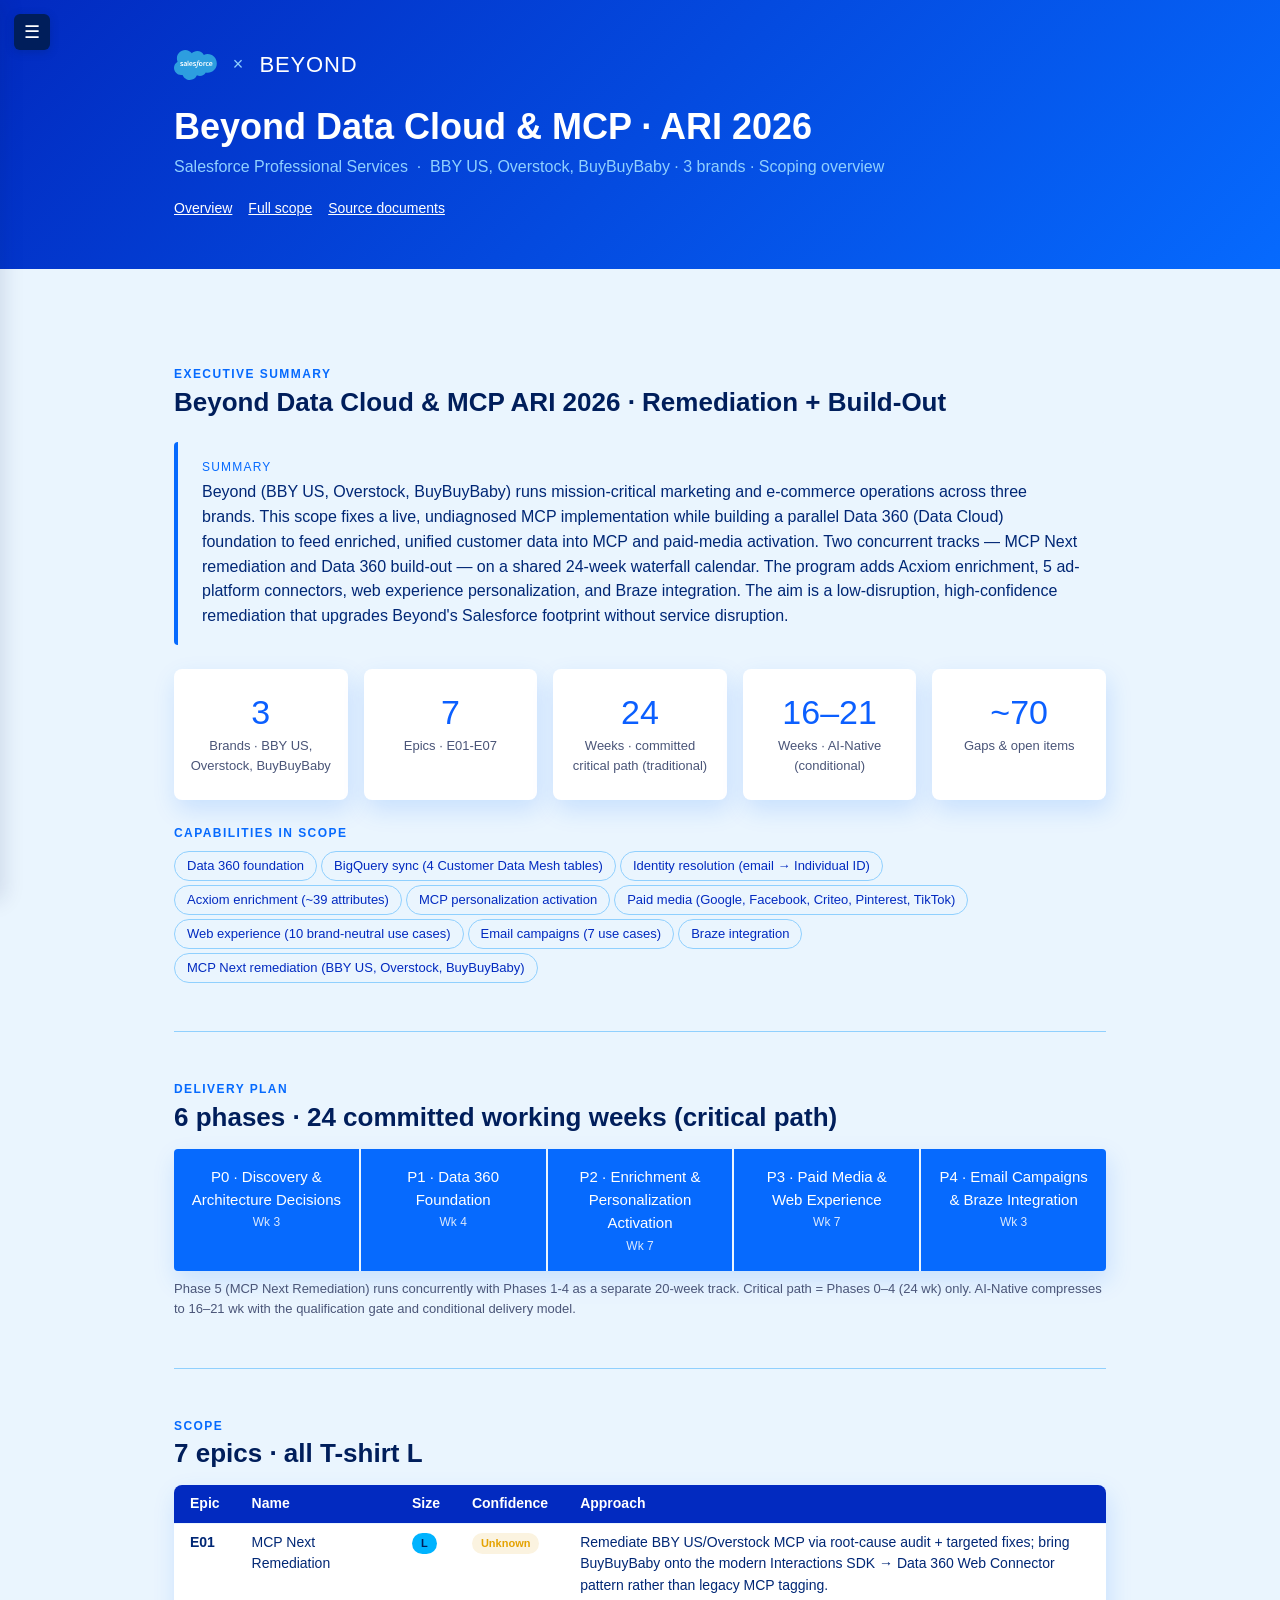
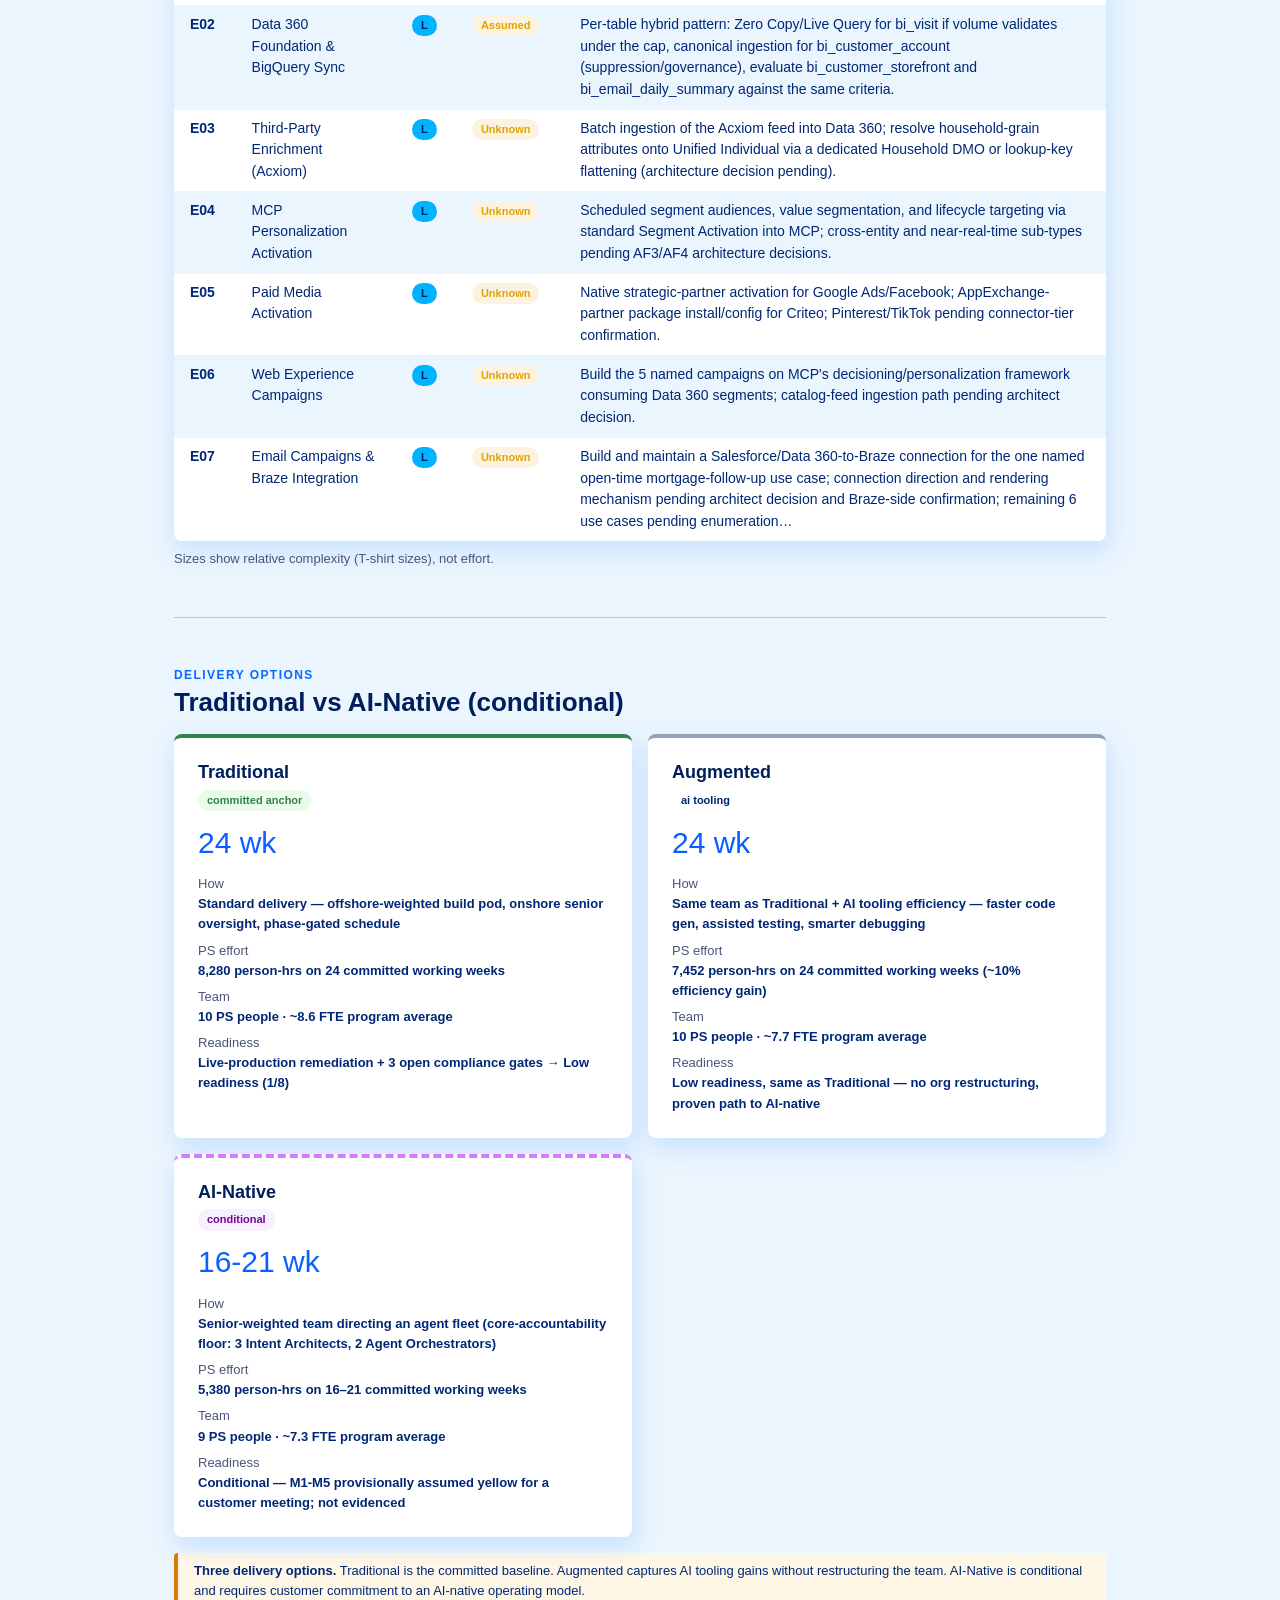
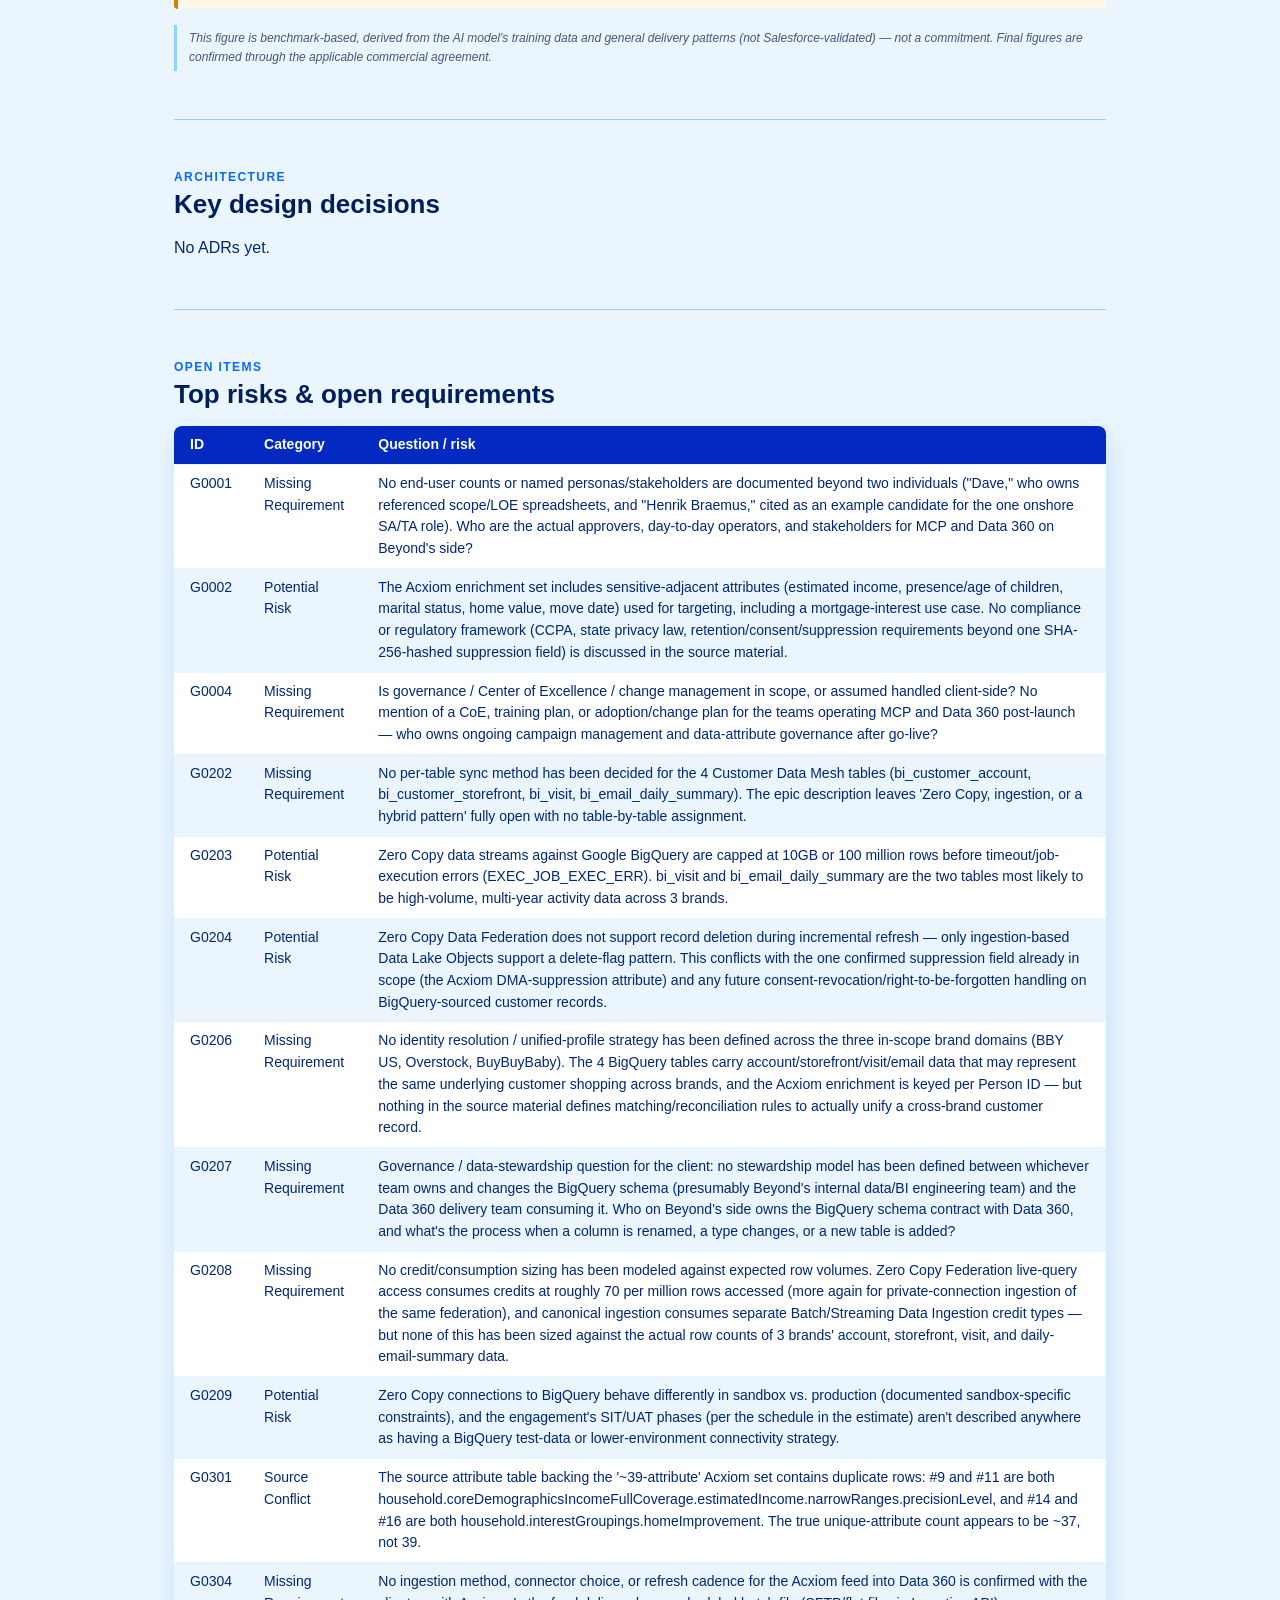
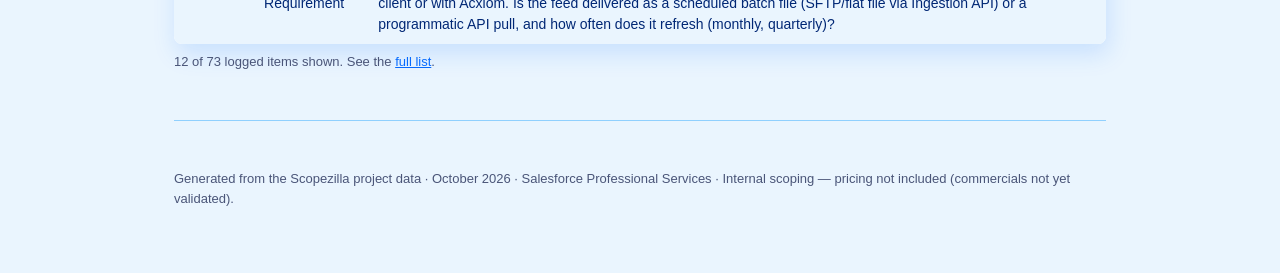
==== commit 3fd13f79: "Add Augmented lane to index.html delivery options - Now shows three delivery options on index page: " ====
--- a/docs/index.html
+++ b/docs/index.html
@@ -183,7 +183,7 @@
 <nav class="sz-sidebar" aria-label="Section navigation">
   <div class="sz-sidebar-header"><span>Beyond Data Cloud &amp; MCP</span>
     <button class="sz-sidebar-close" aria-label="Close navigation" onclick="document.querySelector('.sz-sidebar').classList.remove('open');document.getElementById('sz-overlay').classList.remove('active');">&#215;</button></div>
-  <div class="sz-sidebar-group"><div class="sz-sidebar-label">Overview</div><a href="#overview" class="sz-sidebar-link">Executive Summary</a><a href="#phases" class="sz-sidebar-link">Delivery Plan</a><a href="#epics" class="sz-sidebar-link">Epics</a><a href="#lanes" class="sz-sidebar-link">Delivery Options</a><a href="#architecture" class="sz-sidebar-link">Design Decisions</a><a href="#open-items" class="sz-sidebar-link">Open Items</a></div><div class="sz-sidebar-group"><div class="sz-sidebar-label">More</div><a href="scope.html" class="sz-sidebar-link">Full scope →</a><a href="docs.html" class="sz-sidebar-link">Source documents →</a></div>
+  <div class="sz-sidebar-group"><div class="sz-sidebar-label">Overview</div><a href="#overview" class="sz-sidebar-link">Executive Summary</a><a href="#phases" class="sz-sidebar-link">Delivery Plan</a><a href="#epics" class="sz-sidebar-link">Epics</a><a href="#lanes" class="sz-sidebar-link">Delivery Options</a><a href="#architecture" class="sz-sidebar-link">Design Decisions</a><a href="#open-items" class="sz-sidebar-link">Open Items</a></div><div class="sz-sidebar-group"><div class="sz-sidebar-label">More</div><a href="scope.html" class="sz-sidebar-link">Full scope →</a><a href="staffing.html" class="sz-sidebar-link">Staffing plan →</a><a href="docs.html" class="sz-sidebar-link">Source documents →</a></div>
 </nav>
 <main class="sz-wrap">
 <section id="overview" class="sz-section"><div class="sz-section-eyebrow">Executive Summary</div><h2 class="sz-section-title">Beyond Data Cloud &amp; MCP ARI 2026 · Remediation + Build-Out</h2><div class="sz-tldr"><div class="sz-tldr-label">Summary</div><p>Beyond (BBY US, Overstock, BuyBuyBaby) runs mission-critical marketing and e-commerce operations across three brands. This scope fixes a live, undiagnosed MCP implementation while building a parallel Data 360 (Data Cloud) foundation to feed enriched, unified customer data into MCP and paid-media activation. Two concurrent tracks — MCP Next remediation and Data 360 build-out — on a shared 24-week waterfall calendar. The program adds Acxiom enrichment, 5 ad-platform connectors, web experience personalization, and Braze integration. The aim is a low-disruption, high-confidence remediation that upgrades Beyond's Salesforce footprint without service disruption.</p></div><div class="sz-stats"><div class="sz-stat"><div class="sz-stat-num">3</div><div class="sz-stat-lbl">Brands · BBY US, Overstock, BuyBuyBaby</div></div><div class="sz-stat"><div class="sz-stat-num">7</div><div class="sz-stat-lbl">Epics · E01-E07</div></div><div class="sz-stat"><div class="sz-stat-num">24</div><div class="sz-stat-lbl">Weeks · committed critical path (traditional)</div></div><div class="sz-stat"><div class="sz-stat-num">16–21</div><div class="sz-stat-lbl">Weeks · AI-Native (conditional)</div></div><div class="sz-stat"><div class="sz-stat-num">~70</div><div class="sz-stat-lbl">Gaps &amp; open items</div></div></div><div style="margin-top:var(--space-lg);"><div class="sz-section-eyebrow" style="margin-bottom:var(--space-sm);">Capabilities in scope</div><div class="sz-chips"><span class="sz-chip">Data 360 foundation</span><span class="sz-chip">BigQuery sync (4 Customer Data Mesh tables)</span><span class="sz-chip">Identity resolution (email → Individual ID)</span><span class="sz-chip">Acxiom enrichment (~39 attributes)</span><span class="sz-chip">MCP personalization activation</span><span class="sz-chip">Paid media (Google, Facebook, Criteo, Pinterest, TikTok)</span><span class="sz-chip">Web experience (10 brand-neutral use cases)</span><span class="sz-chip">Email campaigns (7 use cases)</span><span class="sz-chip">Braze integration</span><span class="sz-chip">MCP Next remediation (BBY US, Overstock, BuyBuyBaby)</span></div></div></section><hr class="sz-divider"><section id="phases" class="sz-section"><div class="sz-section-eyebrow">Delivery Plan</div><h2 class="sz-section-title">6 phases · 24 committed working weeks (critical path)</h2><div class="sz-timeline"><div class="sz-phase" style="background:var(--sf-blue);"><div class="sz-phase-name">P0 · Discovery &amp; Architecture Decisions</div><div class="sz-phase-wks">Wk 3</div></div><div class="sz-phase" style="background:var(--sf-blue);"><div class="sz-phase-name">P1 · Data 360 Foundation</div><div class="sz-phase-wks">Wk 4</div></div><div class="sz-phase" style="background:var(--sf-blue);"><div class="sz-phase-name">P2 · Enrichment &amp; Personalization Activation</div><div class="sz-phase-wks">Wk 7</div></div><div class="sz-phase" style="background:var(--sf-blue);"><div class="sz-phase-name">P3 · Paid Media &amp; Web Experience</div><div class="sz-phase-wks">Wk 7</div></div><div class="sz-phase" style="background:var(--sf-blue);"><div class="sz-phase-name">P4 · Email Campaigns &amp; Braze Integration</div><div class="sz-phase-wks">Wk 3</div></div></div><p class="sz-note">Phase 5 (MCP Next Remediation) runs concurrently with Phases 1-4 as a separate 20-week track. Critical path = Phases 0–4 (24 wk) only. AI-Native compresses to 16–21 wk with the qualification gate and conditional delivery model.</p></section><hr class="sz-divider"><section id="epics" class="sz-section"><div class="sz-section-eyebrow">Scope</div><h2 class="sz-section-title">7 epics · all T-shirt L</h2><table class="sz-table"><thead><tr><th>Epic</th><th>Name</th><th>Size</th><th>Confidence</th><th>Approach</th></tr></thead><tbody><tr><td><b>E01</b></td><td>MCP Next Remediation</td><td><span class="sz-tag sz-tag--sz-l">L</span></td><td><span class="sz-tag sz-tag--assumed">Unknown</span></td><td>Remediate BBY US/Overstock MCP via root-cause audit + targeted fixes; bring BuyBuyBaby onto the modern Interactions SDK → Data 360 Web Connector pattern rather than legacy MCP tagging.</td></tr><tr><td><b>E02</b></td><td>Data 360 Foundation &amp; BigQuery Sync</td><td><span class="sz-tag sz-tag--sz-l">L</span></td><td><span class="sz-tag sz-tag--assumed">Assumed</span></td><td>Per-table hybrid pattern: Zero Copy/Live Query for bi_visit if volume validates under the cap, canonical ingestion for bi_customer_account (suppression/governance), evaluate bi_customer_storefront and bi_email_daily_summary against the same criteria.</td></tr><tr><td><b>E03</b></td><td>Third-Party Enrichment (Acxiom)</td><td><span class="sz-tag sz-tag--sz-l">L</span></td><td><span class="sz-tag sz-tag--assumed">Unknown</span></td><td>Batch ingestion of the Acxiom feed into Data 360; resolve household-grain attributes onto Unified Individual via a dedicated Household DMO or lookup-key flattening (architecture decision pending).</td></tr><tr><td><b>E04</b></td><td>MCP Personalization Activation</td><td><span class="sz-tag sz-tag--sz-l">L</span></td><td><span class="sz-tag sz-tag--assumed">Unknown</span></td><td>Scheduled segment audiences, value segmentation, and lifecycle targeting via standard Segment Activation into MCP; cross-entity and near-real-time sub-types pending AF3/AF4 architecture decisions.</td></tr><tr><td><b>E05</b></td><td>Paid Media Activation</td><td><span class="sz-tag sz-tag--sz-l">L</span></td><td><span class="sz-tag sz-tag--assumed">Unknown</span></td><td>Native strategic-partner activation for Google Ads/Facebook; AppExchange-partner package install/config for Criteo; Pinterest/TikTok pending connector-tier confirmation.</td></tr><tr><td><b>E06</b></td><td>Web Experience Campaigns</td><td><span class="sz-tag sz-tag--sz-l">L</span></td><td><span class="sz-tag sz-tag--assumed">Unknown</span></td><td>Build the 5 named campaigns on MCP&#x27;s decisioning/personalization framework consuming Data 360 segments; catalog-feed ingestion path pending architect decision.</td></tr><tr><td><b>E07</b></td><td>Email Campaigns &amp; Braze Integration</td><td><span class="sz-tag sz-tag--sz-l">L</span></td><td><span class="sz-tag sz-tag--assumed">Unknown</span></td><td>Build and maintain a Salesforce/Data 360-to-Braze connection for the one named open-time mortgage-follow-up use case; connection direction and rendering mechanism pending architect decision and Braze-side confirmation; remaining 6 use cases pending enumeration…</td></tr></tbody></table><p class="sz-note">Sizes show relative complexity (T-shirt sizes), not effort.</p></section><hr class="sz-divider"><section id="lanes" class="sz-section"><div class="sz-section-eyebrow">Delivery Options</div><h2 class="sz-section-title">Traditional vs AI-Native (conditional)</h2><div class="sz-lanes">
@@ -193,6 +193,12 @@
     <dt>PS effort</dt><dd>8,280 person-hrs on 24 committed working weeks</dd>
     <dt>Team</dt><dd>10 PS people · ~8.6 FTE program average</dd>
     <dt>Readiness</dt><dd>Live-production remediation + 3 open compliance gates → Low readiness (1/8)</dd></dl></div>
+  <div class="sz-lane"><h3>Augmented</h3><span class="sz-tag">ai tooling</span>
+    <div class="big">24 wk</div>
+    <dl><dt>How</dt><dd>Same team as Traditional + AI tooling efficiency — faster code gen, assisted testing, smarter debugging</dd>
+    <dt>PS effort</dt><dd>7,452 person-hrs on 24 committed working weeks (~10% efficiency gain)</dd>
+    <dt>Team</dt><dd>10 PS people · ~7.7 FTE program average</dd>
+    <dt>Readiness</dt><dd>Low readiness, same as Traditional — no org restructuring, proven path to AI-native</dd></dl></div>
   <div class="sz-lane sz-lane--cond"><h3>AI-Native</h3><span class="sz-tag sz-tag--conditional">conditional</span>
     <div class="big">16-21 wk</div>
     <dl><dt>How</dt><dd>Senior-weighted team directing an agent fleet (core-accountability floor: 3 Intent Architects, 2 Agent Orchestrators)</dd>
@@ -200,7 +206,7 @@
     <dt>Team</dt><dd>9 PS people · ~7.3 FTE program average</dd>
     <dt>Readiness</dt><dd>Conditional — M1-M5 provisionally assumed yellow for a customer meeting; not evidenced</dd></dl></div>
 </div>
-<p class="sz-banner"><b>AI-Native is conditional and provisional.</b> It only holds if Beyond commits to the AI-native way of working: daily decision velocity, empowered business owners, AI tooling approval. Beyond's AI readiness is scored Low (1/8 today); the ~13–34% native band is a motivator figure for discussion, not a validated projection.</p>
+<p class="sz-banner"><b>Three delivery options.</b> Traditional is the committed baseline. Augmented captures AI tooling gains without restructuring the team. AI-Native is conditional and requires customer commitment to an AI-native operating model.</p>
 <p class="sz-disclaimer">This figure is benchmark-based, derived from the AI model's training data and general delivery patterns (not Salesforce-validated) — not a commitment. Final figures are confirmed through the applicable commercial agreement.</p></section><hr class="sz-divider"><section id="architecture" class="sz-section"><div class="sz-section-eyebrow">Architecture</div><h2 class="sz-section-title">Key design decisions</h2><p>No ADRs yet.</p></section><hr class="sz-divider"><section id="open-items" class="sz-section"><div class="sz-section-eyebrow">Open Items</div><h2 class="sz-section-title">Top risks &amp; open requirements</h2><table class="sz-table"><thead><tr><th>ID</th><th>Category</th><th>Question / risk</th></tr></thead><tbody><tr><td>G0001</td><td>Missing Requirement</td><td>No end-user counts or named personas/stakeholders are documented beyond two individuals (&quot;Dave,&quot; who owns referenced scope/LOE spreadsheets, and &quot;Henrik Braemus,&quot; cited as an example candidate for the one onshore SA/TA role). Who are the actual approvers, day-to-day operators, and stakeholders for MCP and Data 360 on Beyond&#x27;s side?</td></tr><tr><td>G0002</td><td>Potential Risk</td><td>The Acxiom enrichment set includes sensitive-adjacent attributes (estimated income, presence/age of children, marital status, home value, move date) used for targeting, including a mortgage-interest use case. No compliance or regulatory framework (CCPA, state privacy law, retention/consent/suppression requirements beyond one SHA-256-hashed suppression field) is discussed in the source material.</td></tr><tr><td>G0004</td><td>Missing Requirement</td><td>Is governance / Center of Excellence / change management in scope, or assumed handled client-side? No mention of a CoE, training plan, or adoption/change plan for the teams operating MCP and Data 360 post-launch — who owns ongoing campaign management and data-attribute governance after go-live?</td></tr><tr><td>G0202</td><td>Missing Requirement</td><td>No per-table sync method has been decided for the 4 Customer Data Mesh tables (bi_customer_account, bi_customer_storefront, bi_visit, bi_email_daily_summary). The epic description leaves &#x27;Zero Copy, ingestion, or a hybrid pattern&#x27; fully open with no table-by-table assignment.</td></tr><tr><td>G0203</td><td>Potential Risk</td><td>Zero Copy data streams against Google BigQuery are capped at 10GB or 100 million rows before timeout/job-execution errors (EXEC_JOB_EXEC_ERR). bi_visit and bi_email_daily_summary are the two tables most likely to be high-volume, multi-year activity data across 3 brands.</td></tr><tr><td>G0204</td><td>Potential Risk</td><td>Zero Copy Data Federation does not support record deletion during incremental refresh — only ingestion-based Data Lake Objects support a delete-flag pattern. This conflicts with the one confirmed suppression field already in scope (the Acxiom DMA-suppression attribute) and any future consent-revocation/right-to-be-forgotten handling on BigQuery-sourced customer records.</td></tr><tr><td>G0206</td><td>Missing Requirement</td><td>No identity resolution / unified-profile strategy has been defined across the three in-scope brand domains (BBY US, Overstock, BuyBuyBaby). The 4 BigQuery tables carry account/storefront/visit/email data that may represent the same underlying customer shopping across brands, and the Acxiom enrichment is keyed per Person ID — but nothing in the source material defines matching/reconciliation rules to actually unify a cross-brand customer record.</td></tr><tr><td>G0207</td><td>Missing Requirement</td><td>Governance / data-stewardship question for the client: no stewardship model has been defined between whichever team owns and changes the BigQuery schema (presumably Beyond&#x27;s internal data/BI engineering team) and the Data 360 delivery team consuming it. Who on Beyond&#x27;s side owns the BigQuery schema contract with Data 360, and what&#x27;s the process when a column is renamed, a type changes, or a new table is added?</td></tr><tr><td>G0208</td><td>Missing Requirement</td><td>No credit/consumption sizing has been modeled against expected row volumes. Zero Copy Federation live-query access consumes credits at roughly 70 per million rows accessed (more again for private-connection ingestion of the same federation), and canonical ingestion consumes separate Batch/Streaming Data Ingestion credit types — but none of this has been sized against the actual row counts of 3 brands&#x27; account, storefront, visit, and daily-email-summary data.</td></tr><tr><td>G0209</td><td>Potential Risk</td><td>Zero Copy connections to BigQuery behave differently in sandbox vs. production (documented sandbox-specific constraints), and the engagement&#x27;s SIT/UAT phases (per the schedule in the estimate) aren&#x27;t described anywhere as having a BigQuery test-data or lower-environment connectivity strategy.</td></tr><tr><td>G0301</td><td>Source Conflict</td><td>The source attribute table backing the &#x27;~39-attribute&#x27; Acxiom set contains duplicate rows: #9 and #11 are both household.coreDemographicsIncomeFullCoverage.estimatedIncome.narrowRanges.precisionLevel, and #14 and #16 are both household.interestGroupings.homeImprovement. The true unique-attribute count appears to be ~37, not 39.</td></tr><tr><td>G0304</td><td>Missing Requirement</td><td>No ingestion method, connector choice, or refresh cadence for the Acxiom feed into Data 360 is confirmed with the client or with Acxiom. Is the feed delivered as a scheduled batch file (SFTP/flat file via Ingestion API) or a programmatic API pull, and how often does it refresh (monthly, quarterly)?</td></tr></tbody></table><p class="sz-note">12 of 73 logged items shown. See the <a href="scope.html#gaps">full list</a>.</p></section>
 <hr class="sz-divider">
 <p class="sz-note">Generated from the Scopezilla project data · October 2026 · Salesforce Professional Services · Internal scoping — pricing not included (commercials not yet validated).</p>
